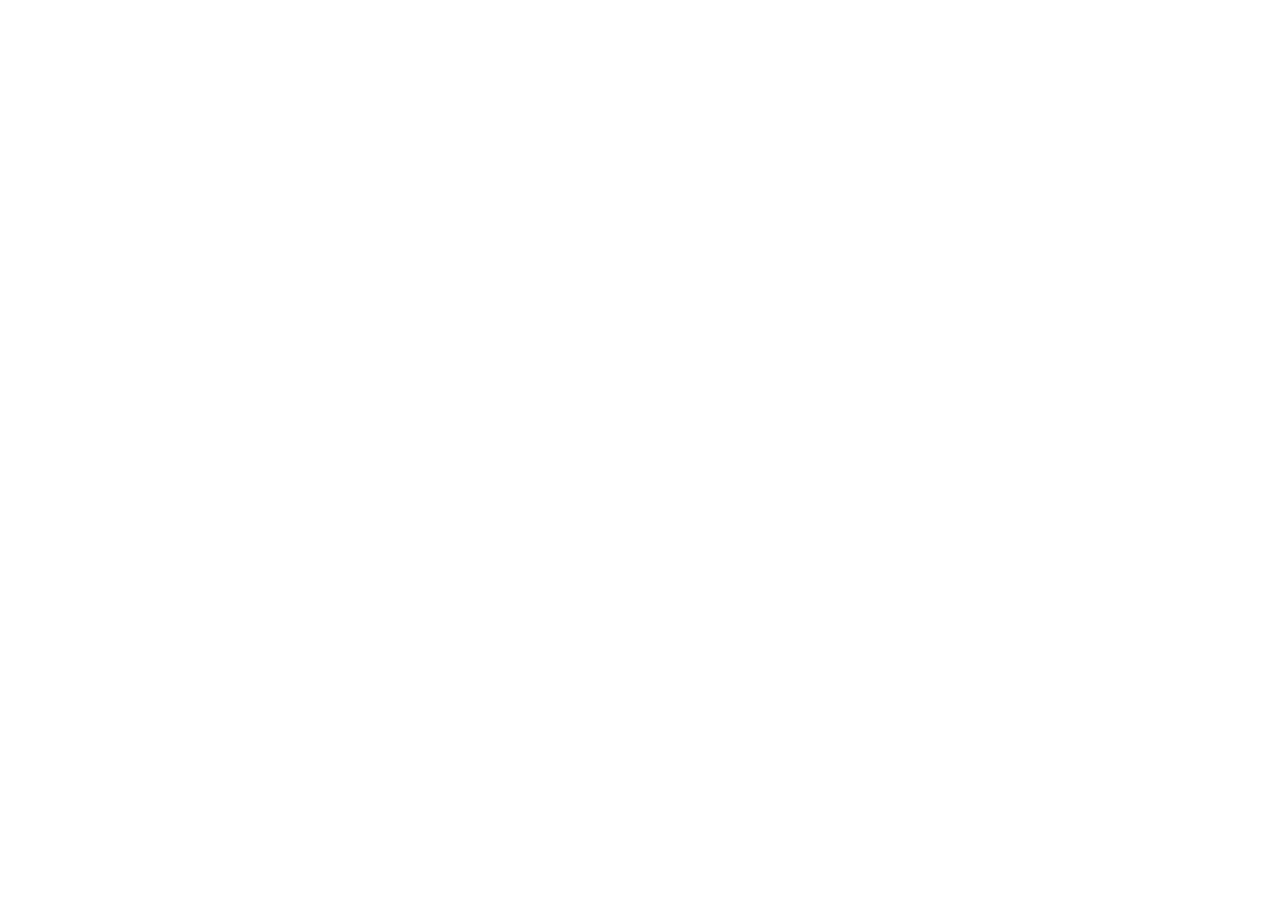
==== paginas-extras/facebook.html @ 4374b025 "Projeto Redes sociais 001" ====
<!DOCTYPE html>
<html lang="pt-br">
<head>
    <meta charset="UTF-8">
    <meta name="viewport" content="width=device-width,initial-scale=1.0">
    <title>Projeto Redes Sociais</title>
    <style>
    body {
      background-image: url('imagens/tela-facebook.jpg');
    }
    </style>
</head>
<body>
</body>
</html>
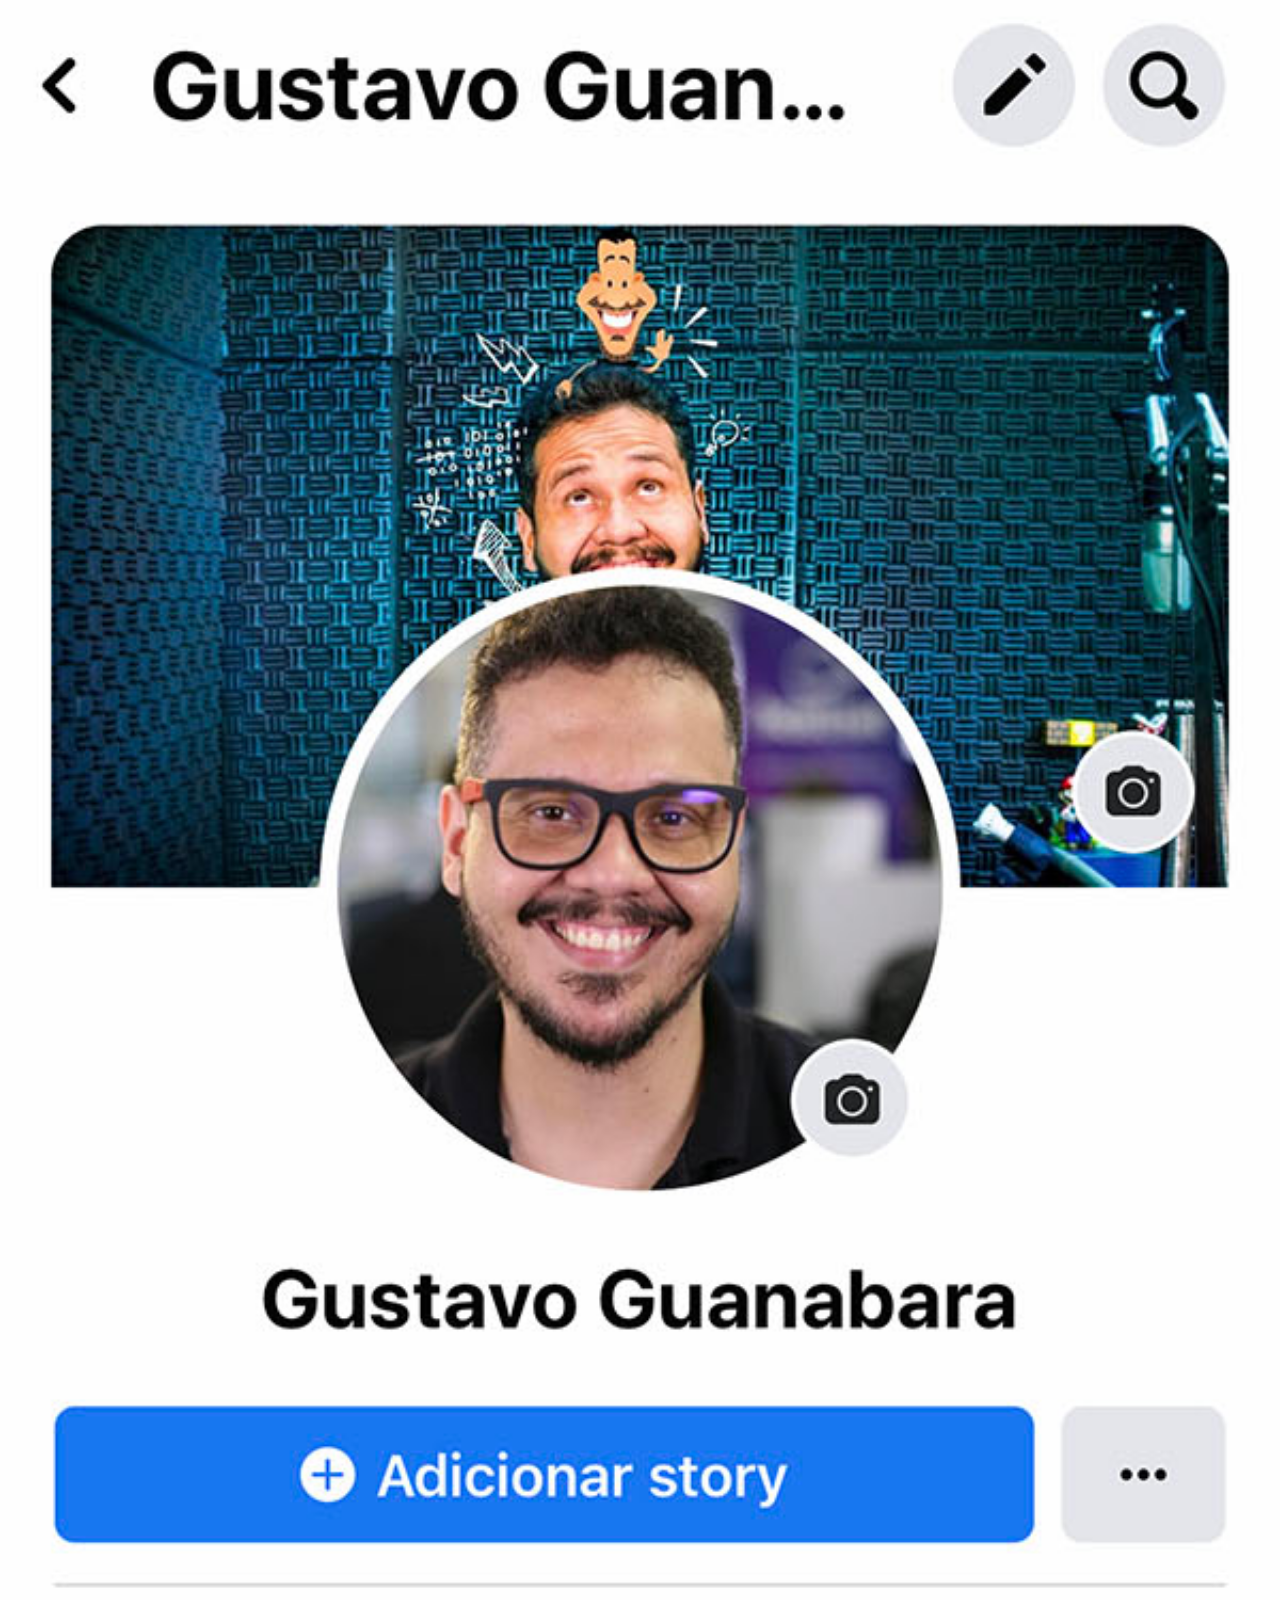
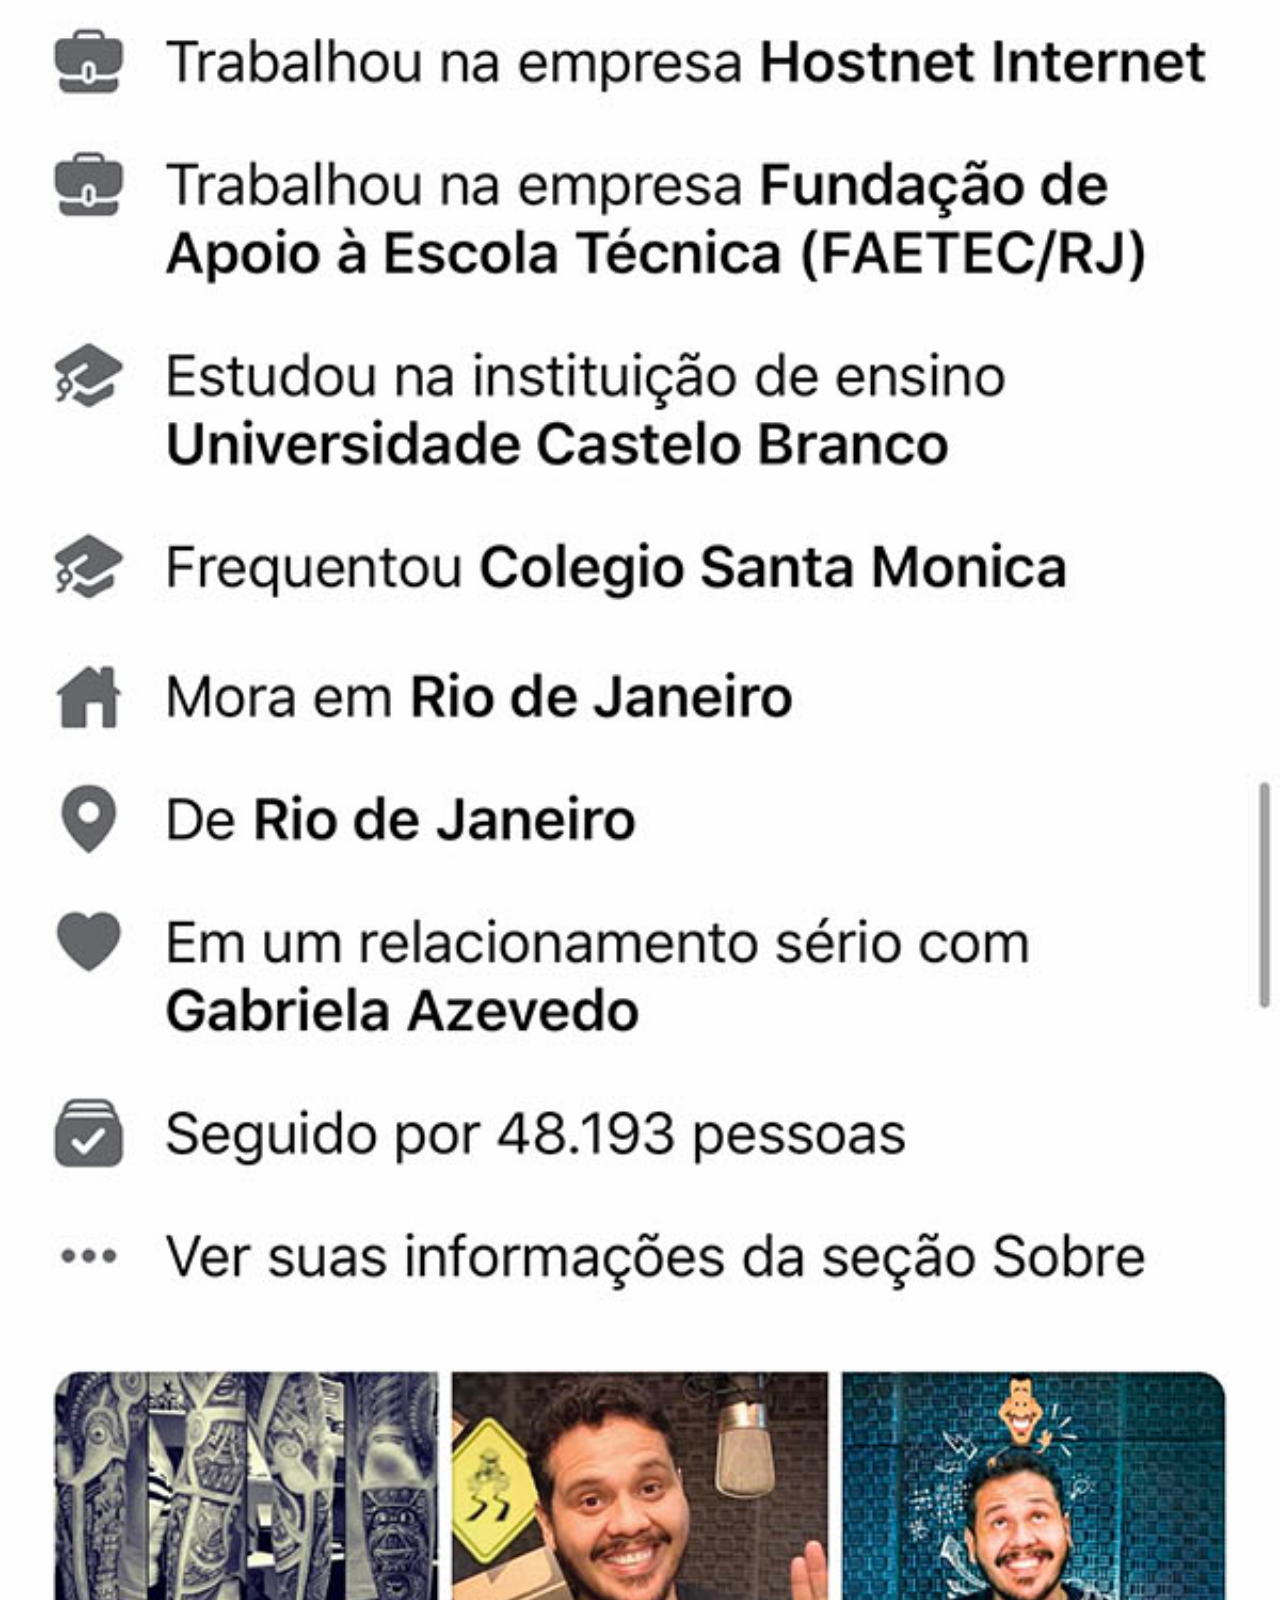
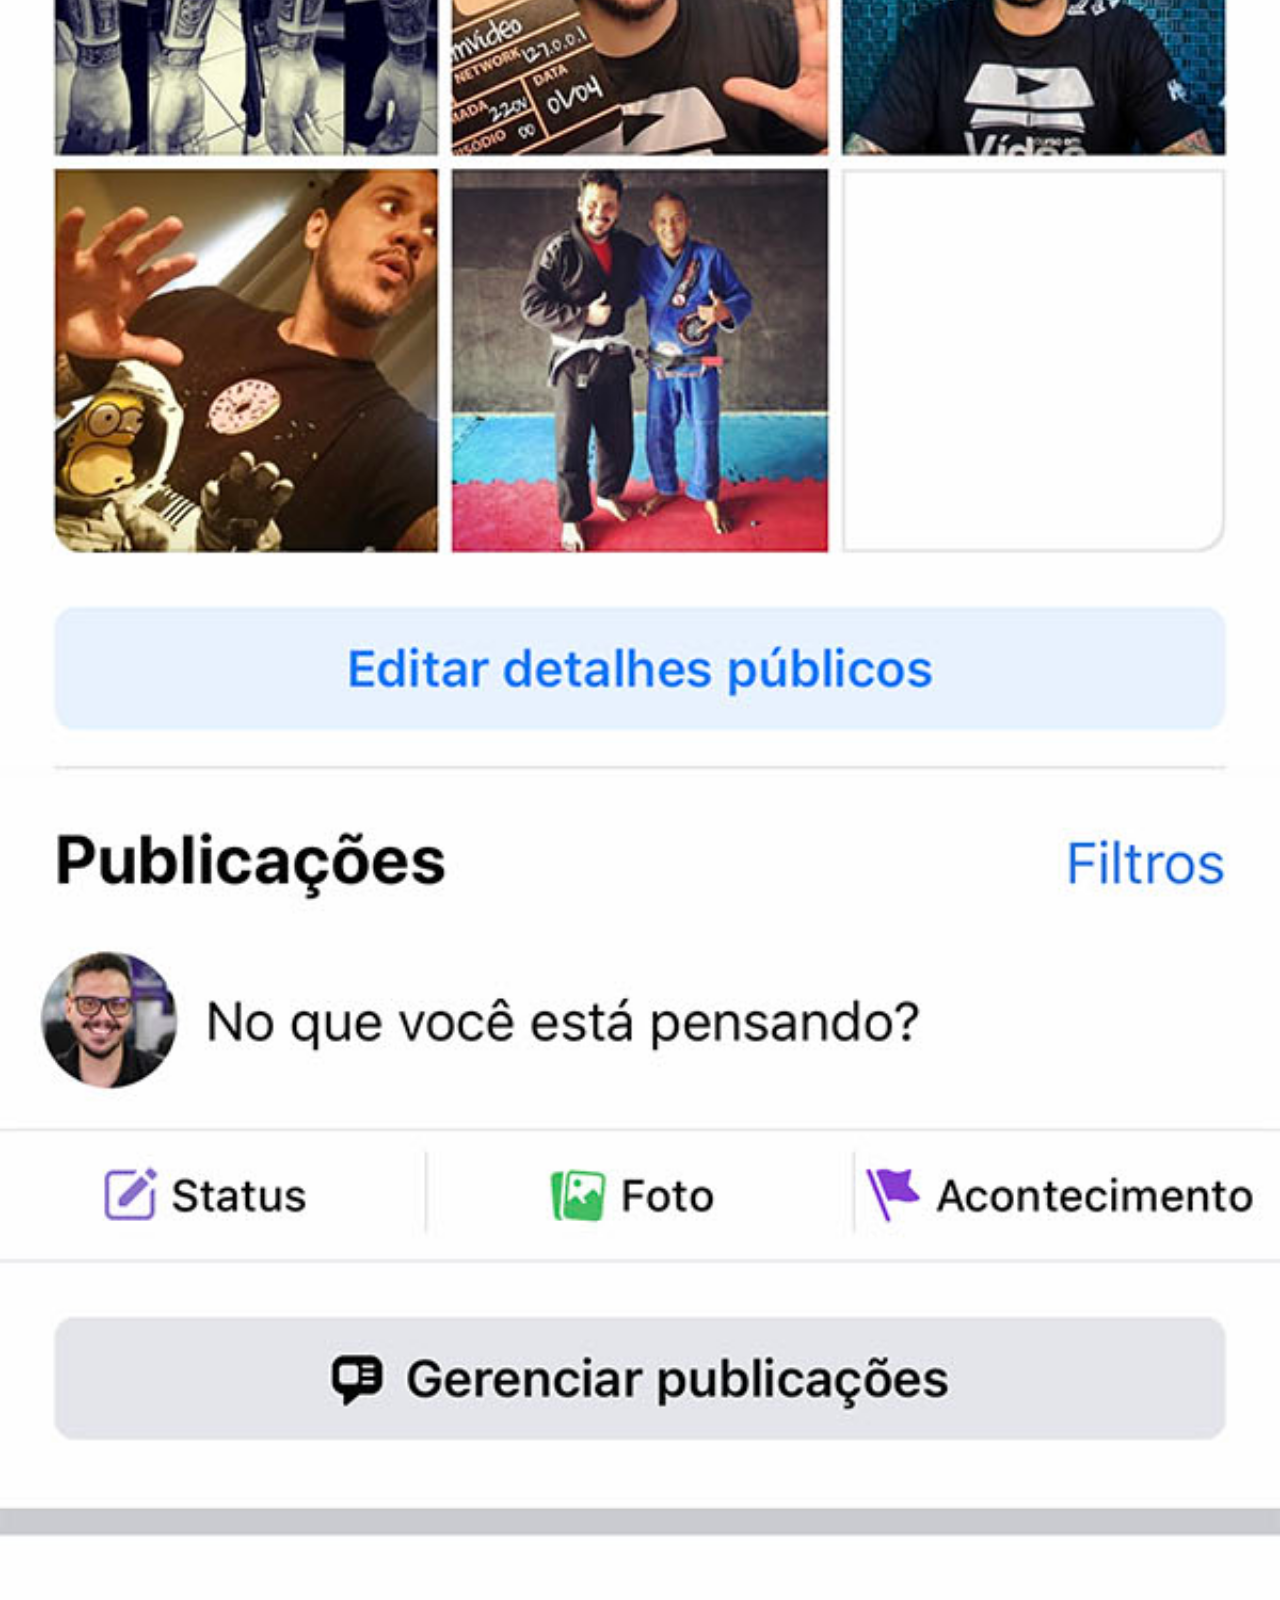
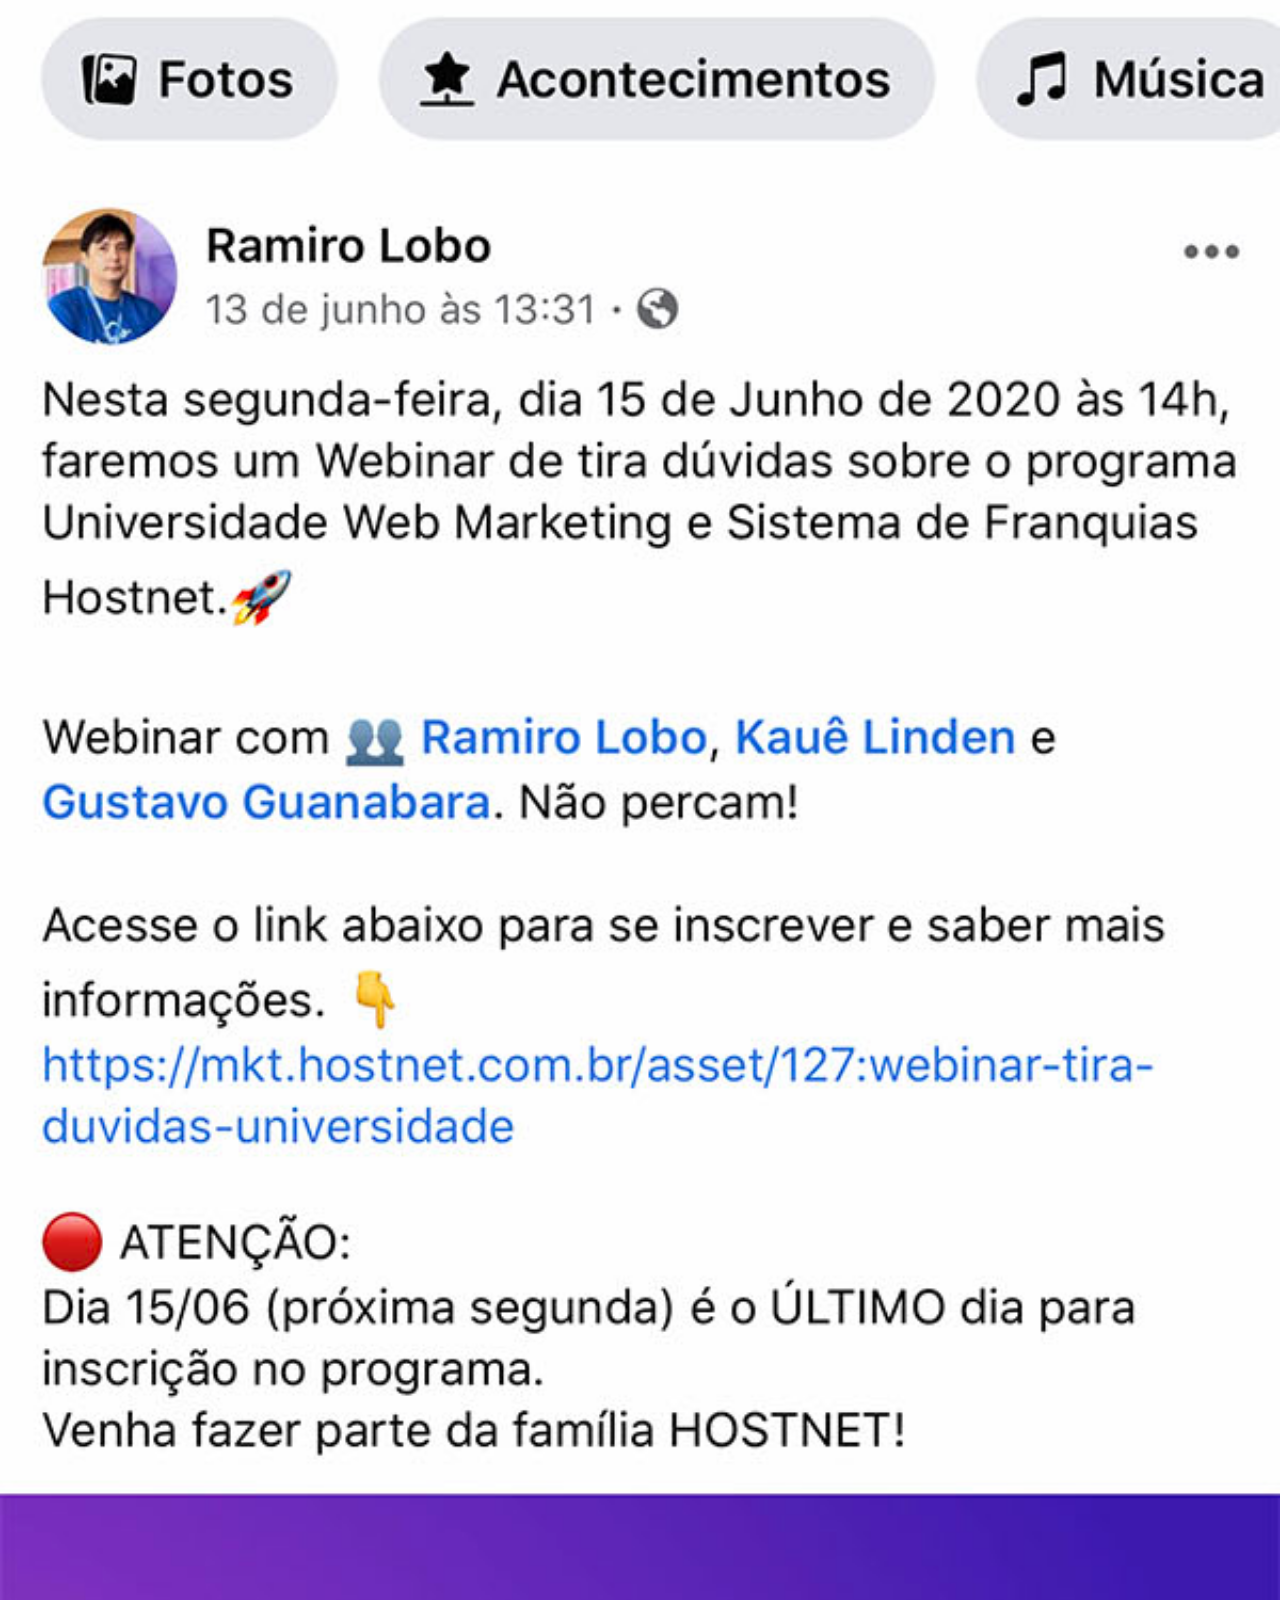
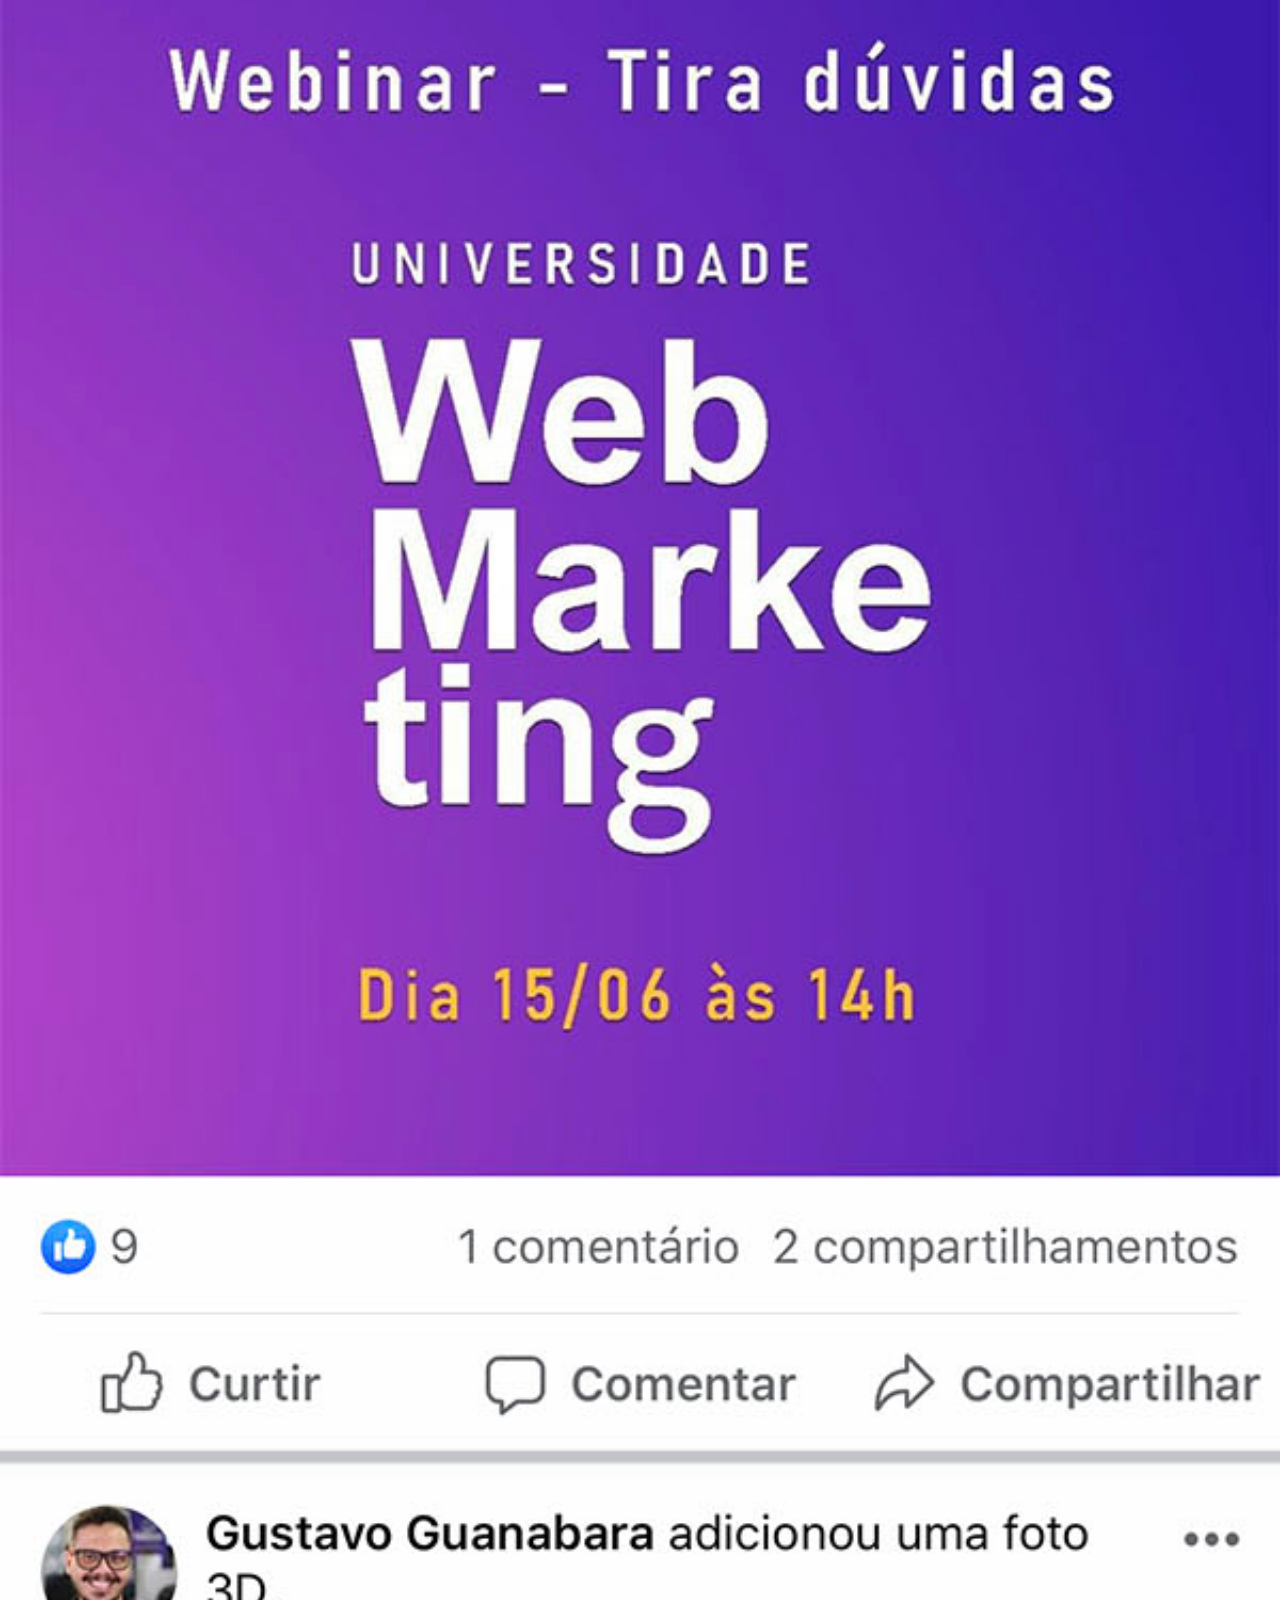
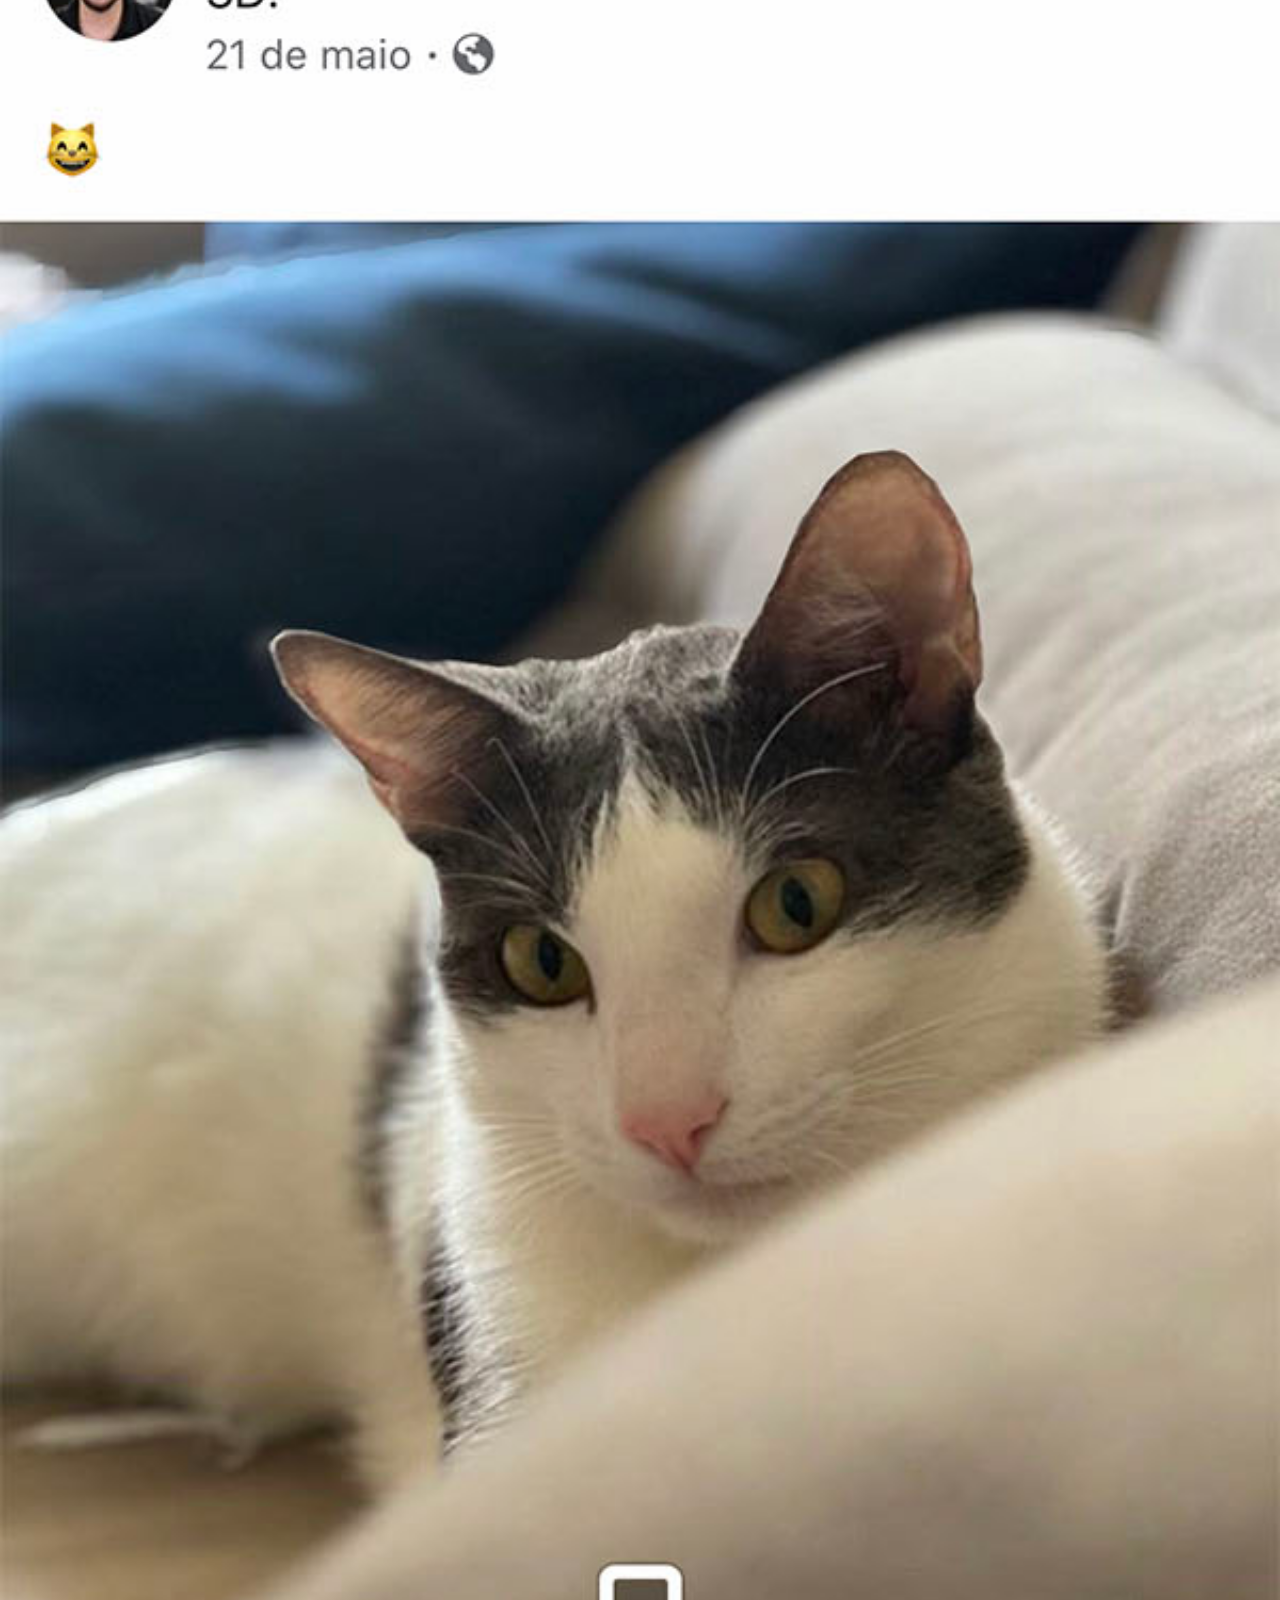
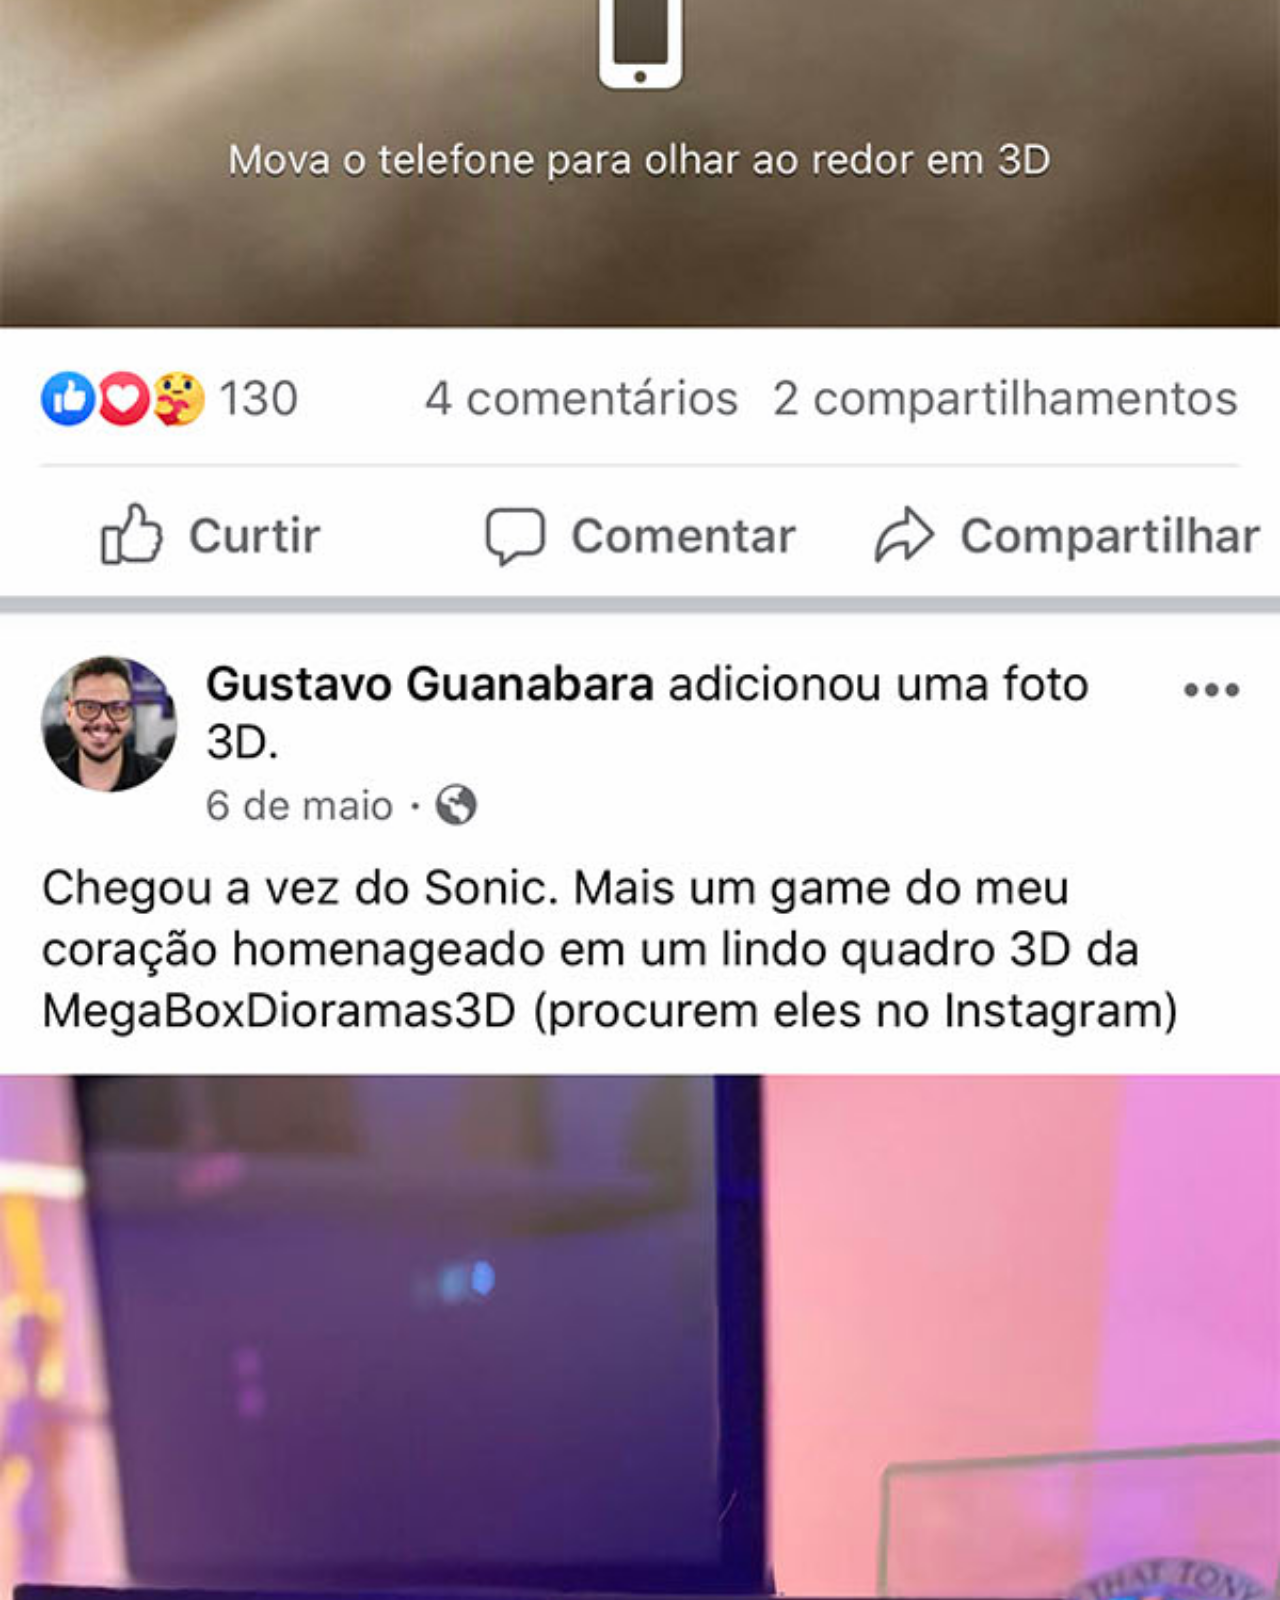
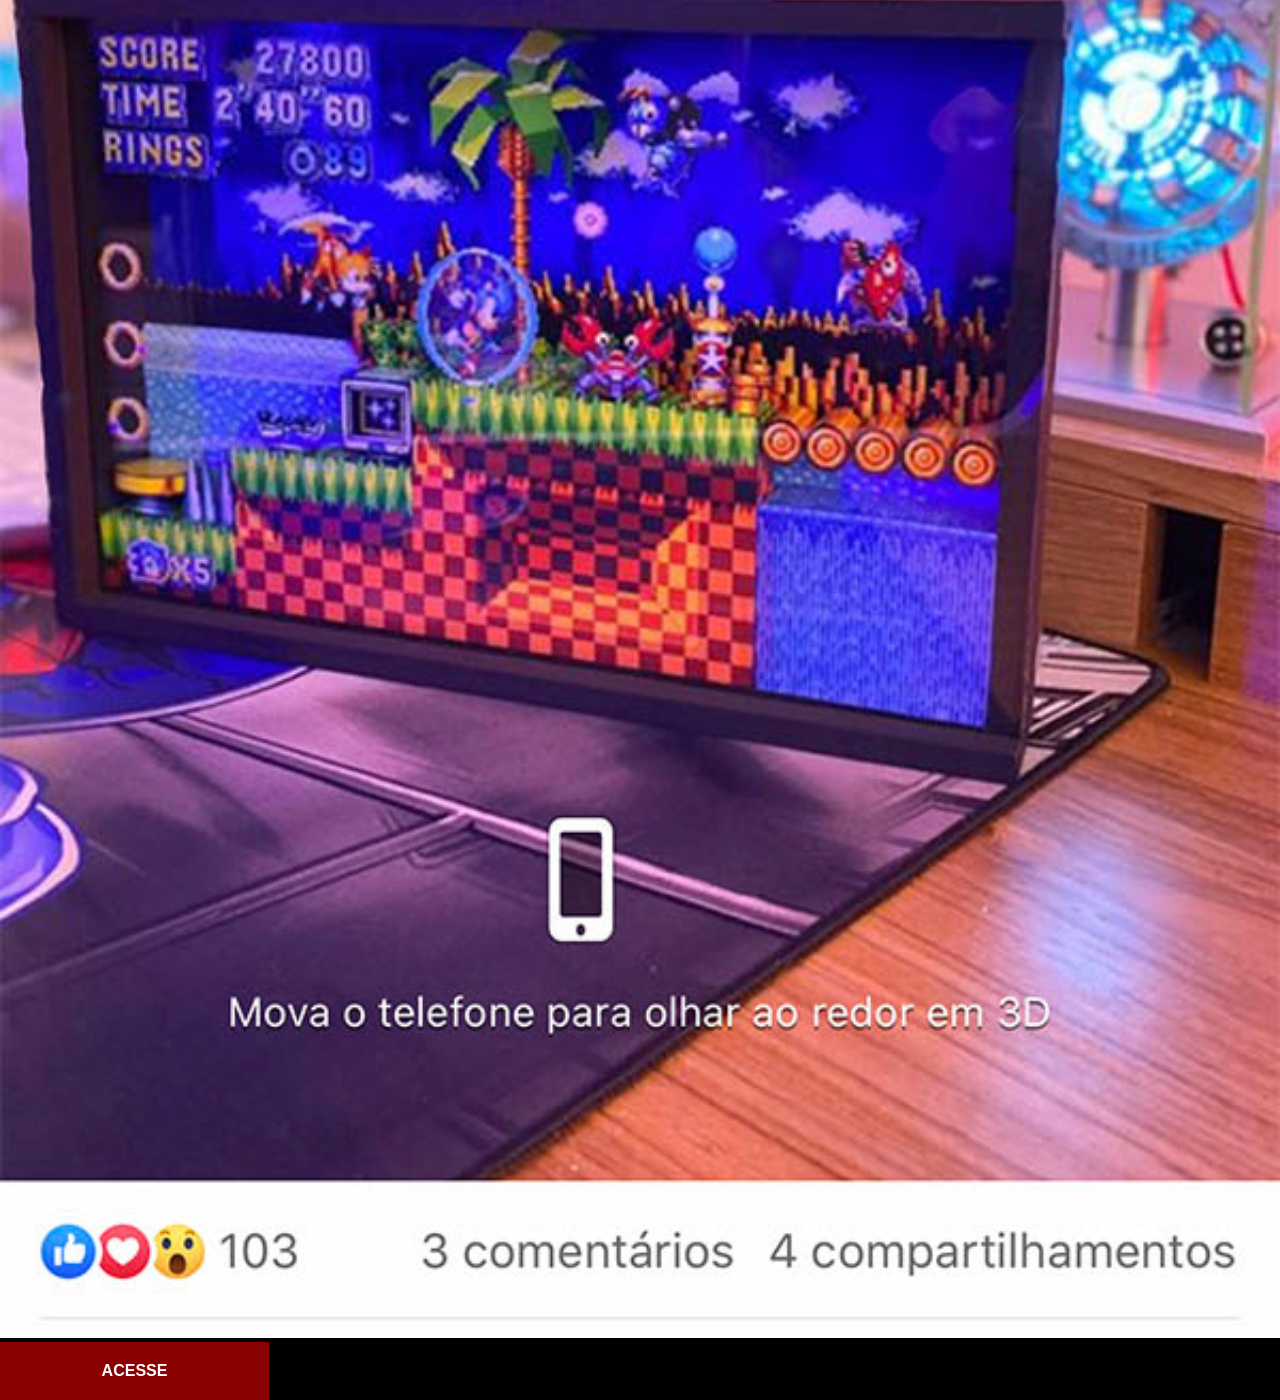
==== commit f2f81644: "Projeto Redes Sociais 003" ====
--- a/paginas-extras/facebook.html
+++ b/paginas-extras/facebook.html
@@ -5,11 +5,60 @@
     <meta name="viewport" content="width=device-width,initial-scale=1.0">
     <title>Projeto Redes Sociais</title>
     <style>
+    
+    * {
+      margin: 0px;
+      padding: 0px;
+    }
+    
     body {
-      background-image: url('imagens/tela-facebook.jpg');
+      background-color: black;
+      width: 100vw;
+      height: 100vh;
+      font-family: Arial, Helvetica, Sans-Serif;
     }
+    
+    #rede-social-tela {
+      height: 100%;
+      width: 100%;
+    }
+    
+    #acesso {
+      text-transform: uppercase;
+      background-color: darkred;
+      color: white;
+      width: 269px;
+      text-align: center;
+      font-weight: bold;
+      padding: 20px 0px;
+      display: block;
+    }
+    
+    a {
+      text-decoration: none;
+    }
+    
+    a:hover {
+      background-color: red;
+    }
+    
+    a:active {
+      background-color: red;
+    }
+    
     </style>
 </head>
 <body>
+  <main>
+    
+    <section>
+    <img src="../imagens/tela-facebook.jpg" id="rede-social-tela">
+    </section>
+    
+    <section>
+      <a href="https://www.facebook.com/gustavoguanabara/" rel="external" target="_blank" id="acesso">Acesse</a>
+    </section>
+    
+  </main>
 </body>
 </html>
